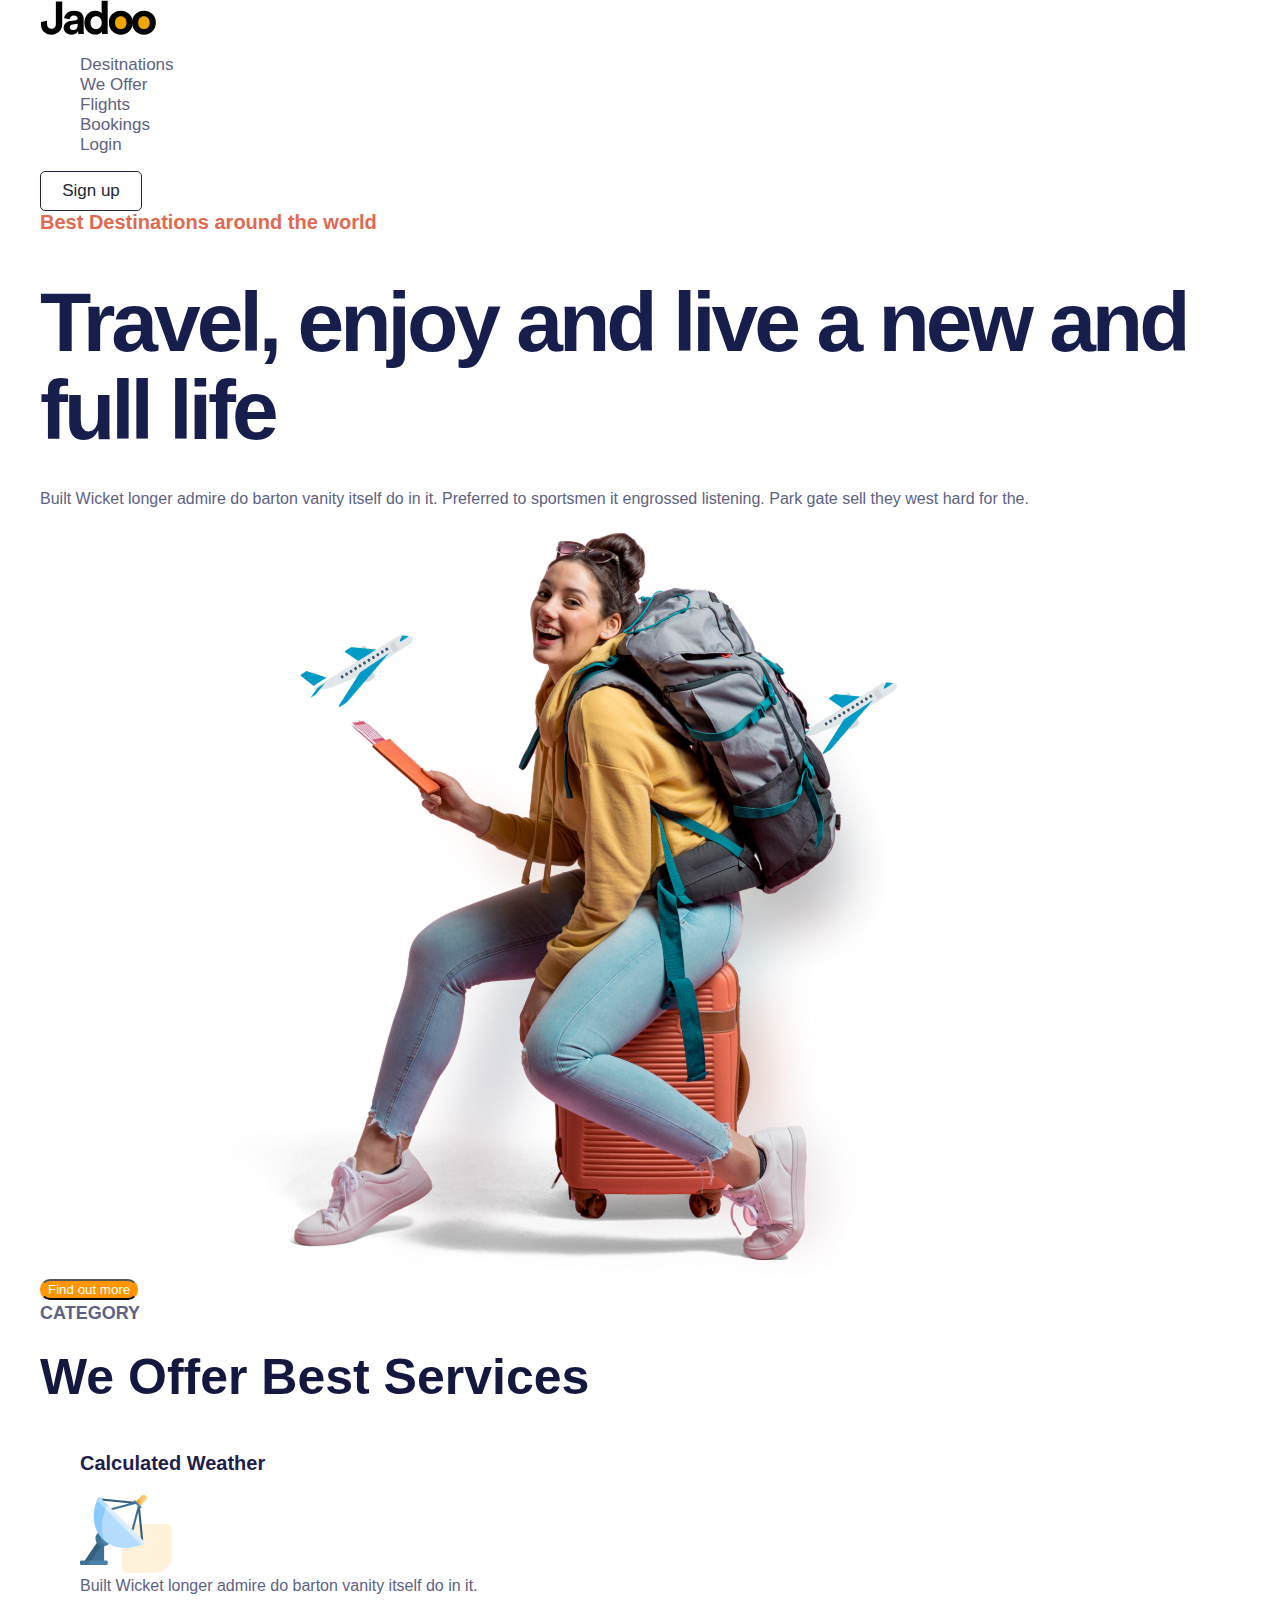
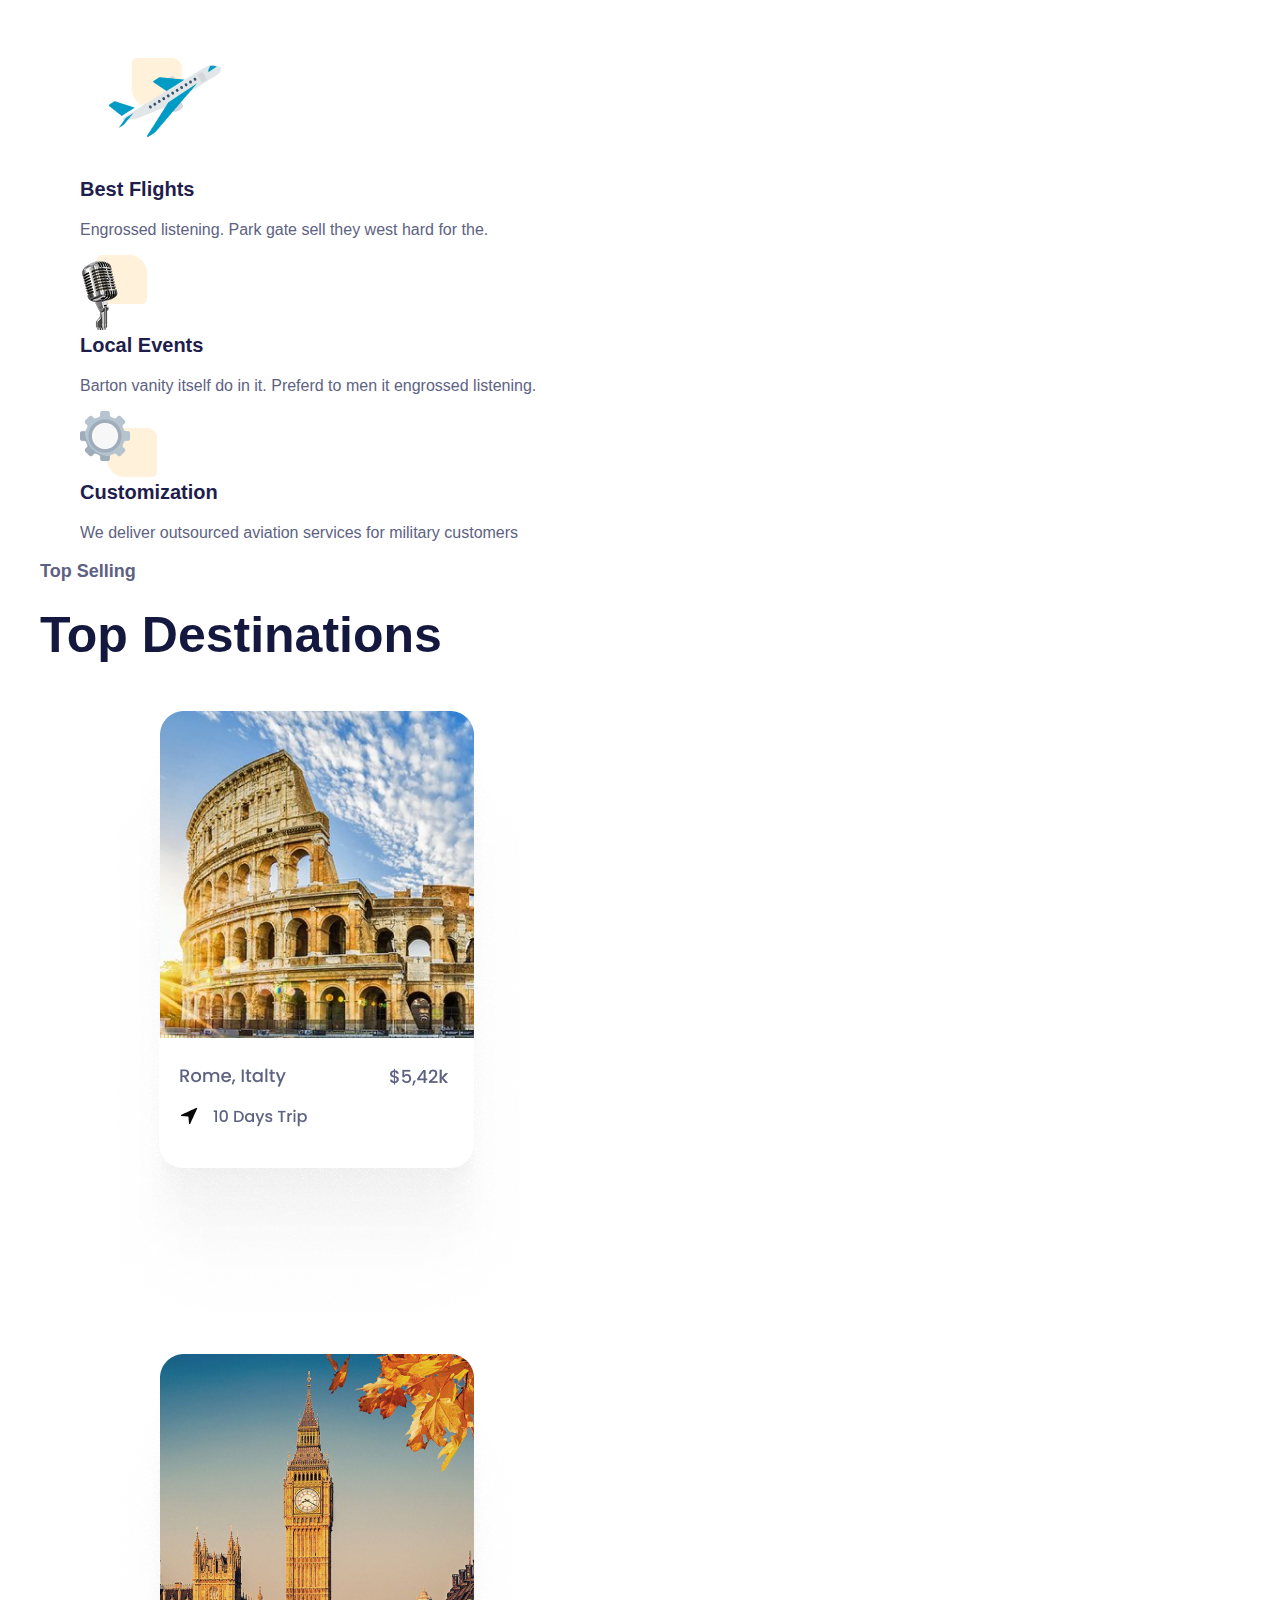
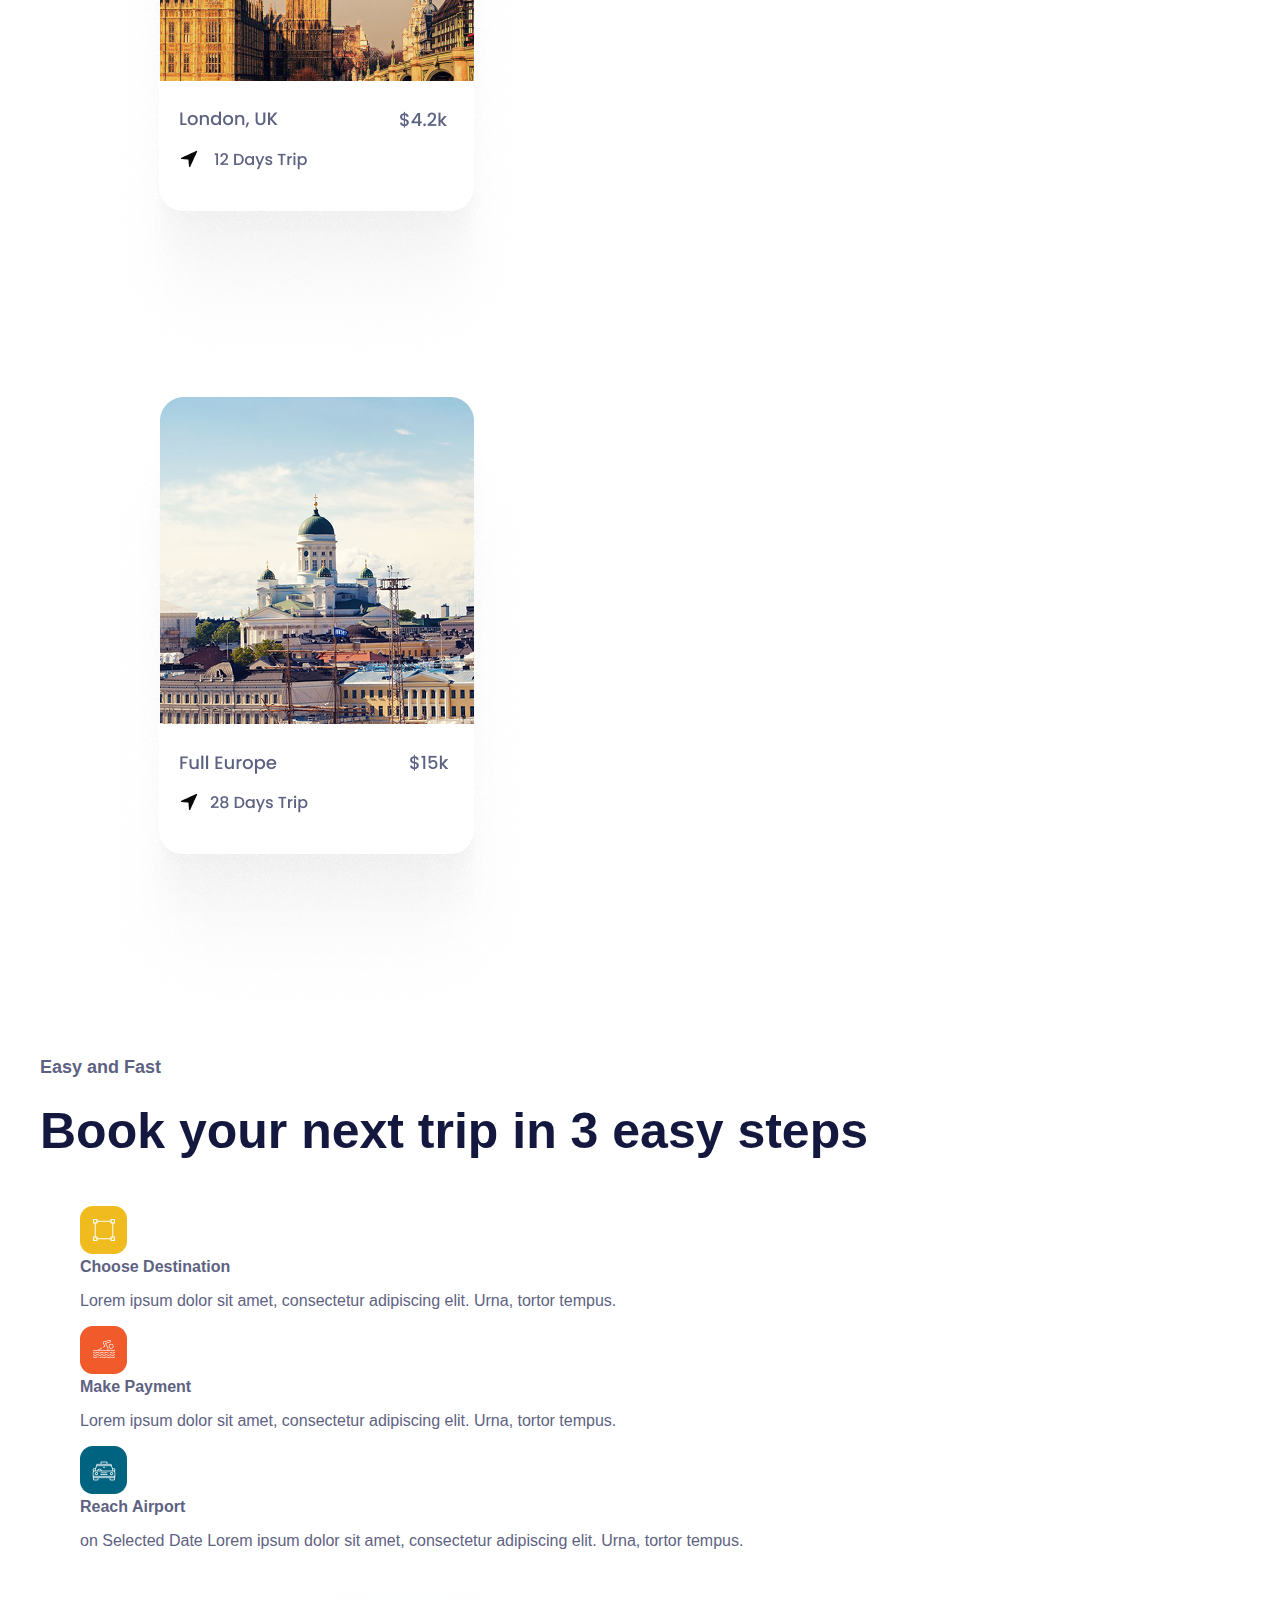
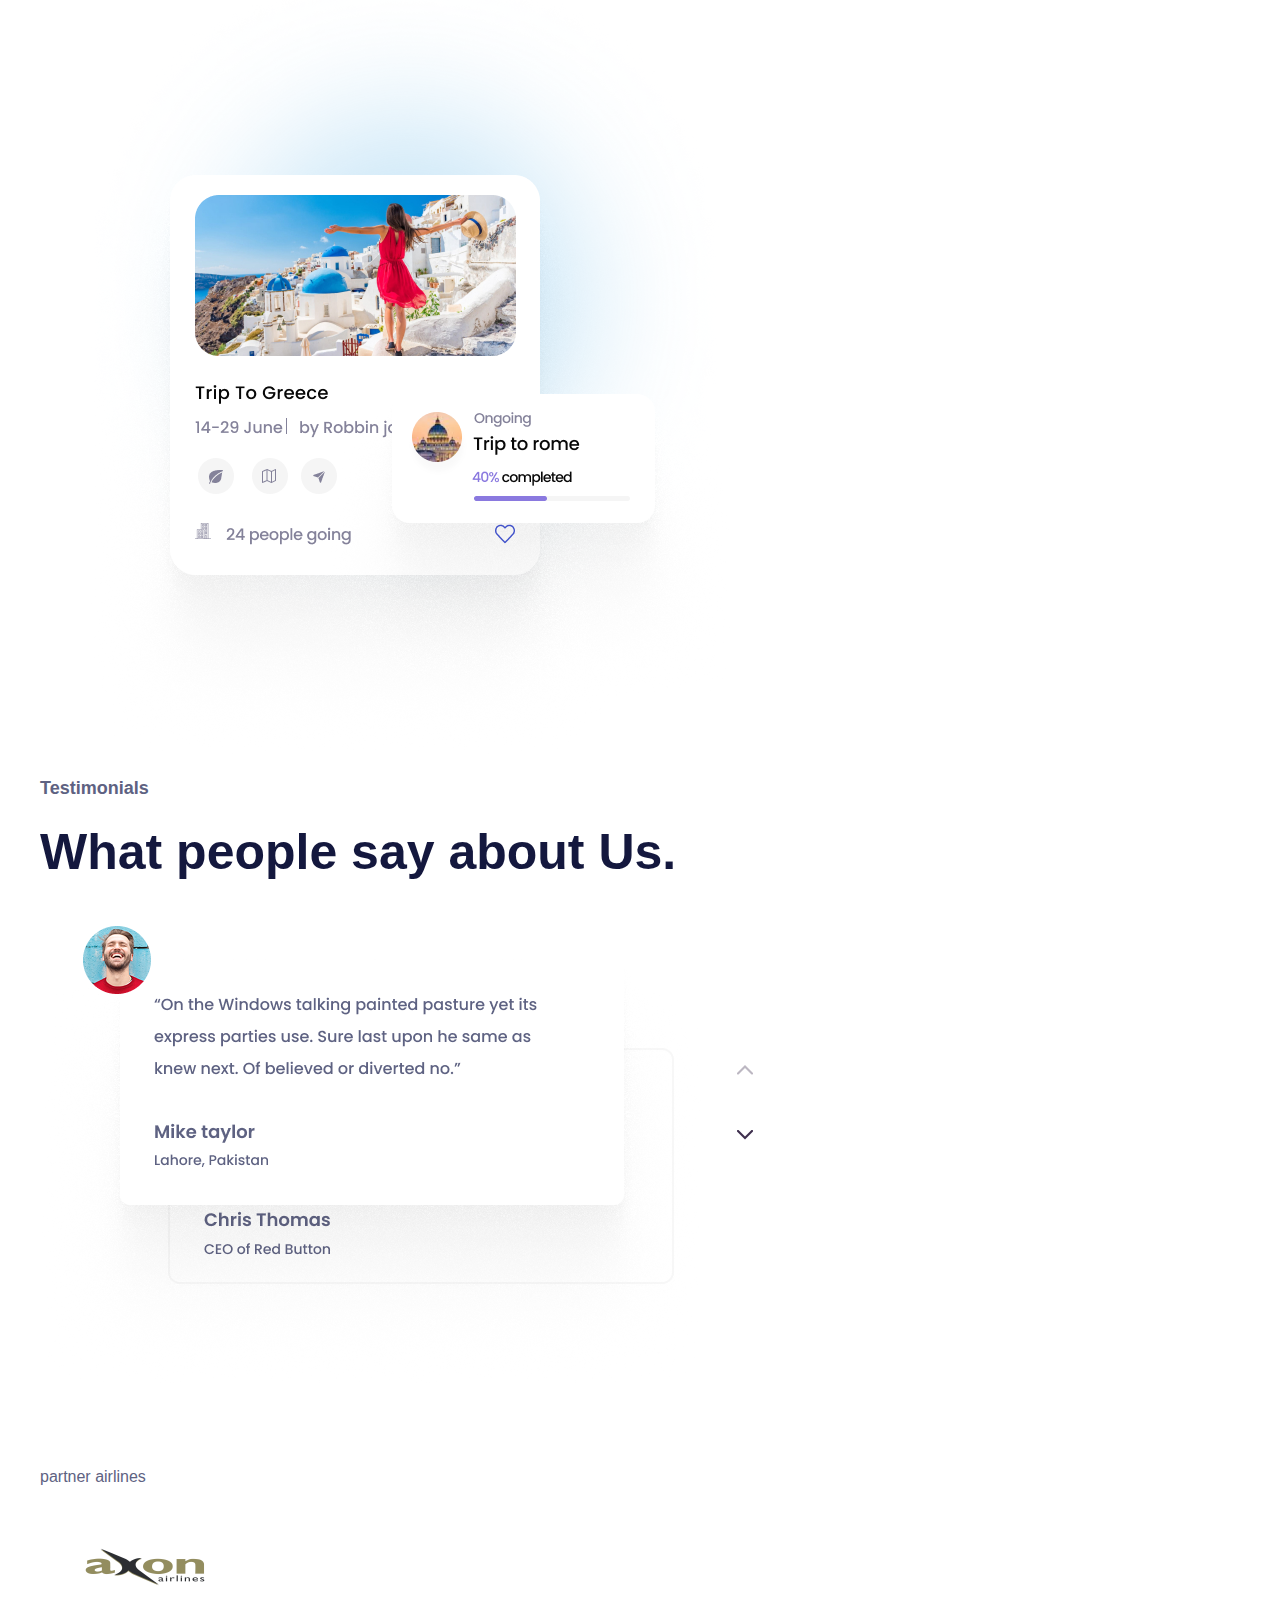
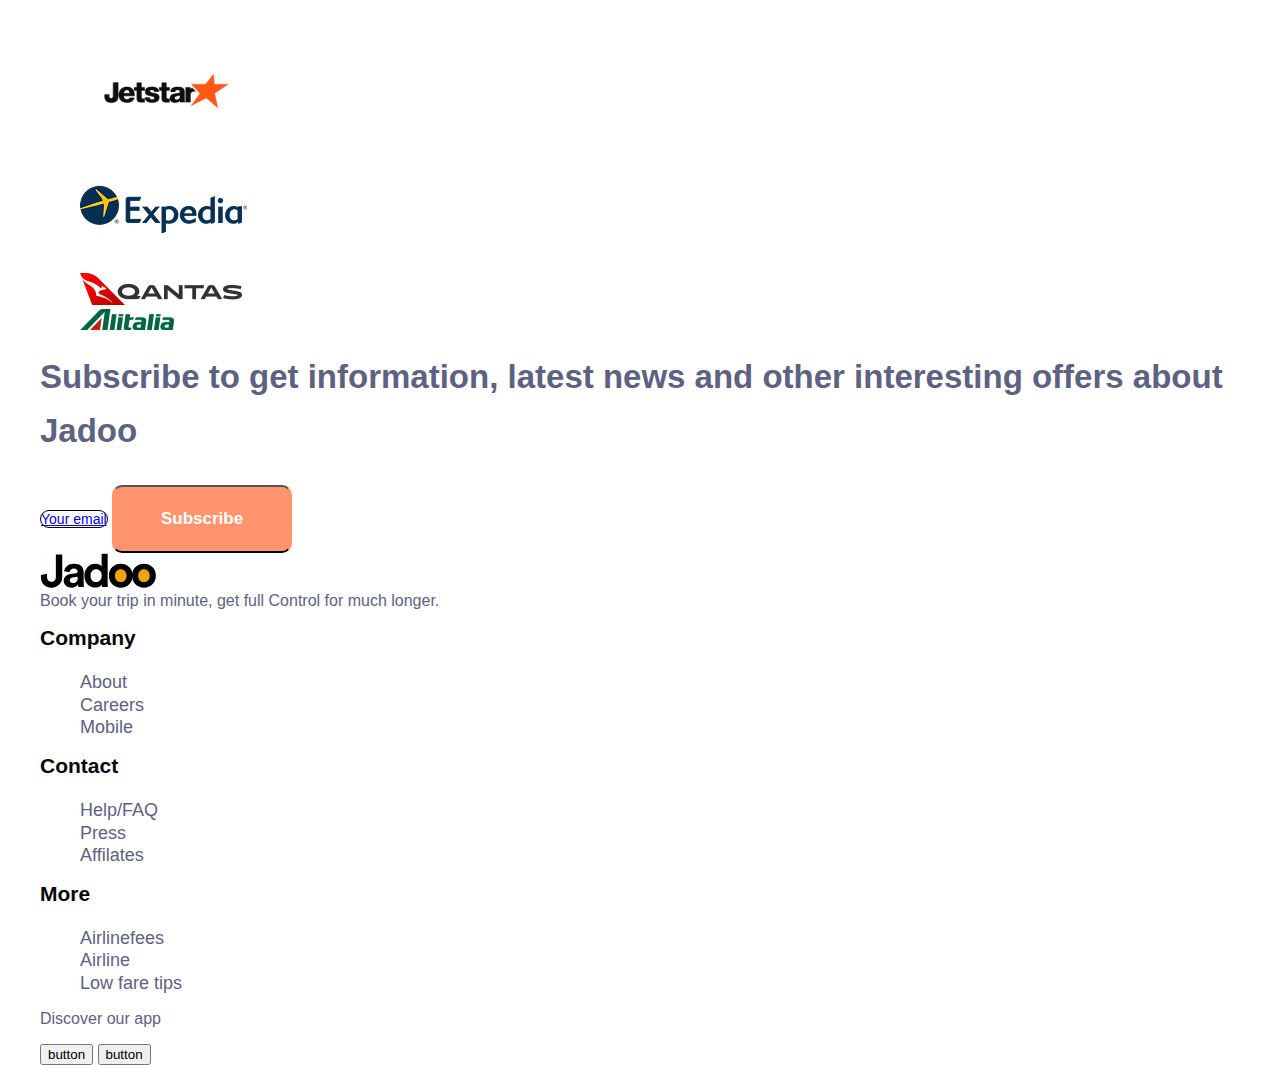
==== index.html @ ec8f480b "Add fronts" ====
<!DOCTYPE html>
<html lang="en">
  <head>
    <meta charset="UTF-8" />
    <meta name="viewport" content="width=device-width, initial-scale=1.0" />
    <title>Travel Agency</title>
    <link rel="stylesheet" href="/css/style.css" />
    <link rel="stylesheet" href="/css/fonts.css">
  </head>
  <body>
    <header>
    <div class="container">
      <nav>
        <a href="/Travel-Agency.html">
          <img src="./images/Logo.svg" alt="Logo" />
        </a>
        <ul>
          <li><a class="link" href="#Desitnations-section">Desitnations</a></li>
          <li><a class="link" href="#category-section">We Offer</a></li>
          <li><a class="link" href="#partner-airlines-section">Flights</a></li>
          <li><a class="link" href="#Booking-section">Bookings</a></li>
          <li><a class="link" href="">Login</a></li>
        </ul>
      </nav>
      <button class="button" type="button">Sign up</button>
    </div>  
    </header>
    <main>
      <section id="hero-section">
        <div class="container">
          <p class="txt-hero-section">Best Destinations around the world</p>
        <h1 class="hero-title">Travel, enjoy and live a new and full life</h1>
        <p class="text-hero-section">
          Built Wicket longer admire do barton vanity itself do in it. Preferred
          to sportsmen it engrossed listening. Park gate sell they west hard for
          the.
        </p>
        <button class="main-button" type="button">Find out more</button>
        <!-- icon video-->
        <img
          src="/images/girl-traveler.jpg"
          alt="uśmiechnęnta Dzievczyna z bilitem w rękach"
        />
        </div>
      </section>
      <section id="category-section">
<div class="container">
          <p class="txt-sections">CATEGORY</p>
        <h2 class="sections-title">We Offer Best Services</h2>
        <div class="categorys-section">
          <ul>
          <li>
            <h3>Calculated Weather</h3>
            <img src="./images/icon-1.png" alt="satellite dish" />
            <p class="category-text">Built Wicket longer admire do barton vanity itself do in it.</p>
          </li>
          <li>
            <img src="./images/icon-2.png" alt="the plane" />
            <h3>Best Flights</h3>
            <p class="category-text">Engrossed listening. Park gate sell they west hard for the.</p>
          </li>
          <li>
            <img src="./images/icon-3.png" alt="microphone" />
            <h3>Local Events</h3>
            <p class="category-text">
              Barton vanity itself do in it. Preferd to men it engrossed
              listening.
            </p>
          </li>
          <li>
            <img src="./images/icon-4.png" alt="gear" />
            <h3>Customization</h3>
            <p class="category-text">
              We deliver outsourced aviation services for military customers
            </p>
          </li>
        </ul>
        </div>
</div>
      </section>
      <section id="Desitnations-section">
       <div class="container">
         <p class="txt-sections">Top Selling</p>
        <h2 class="sections-title">Top Destinations</h2>
        <ul>
          <li>
            <img src="./images/Rome.jpg" alt="Rome" />
          </li>
          <li>
            <img src="./images/London.png" alt="London" />
          </li>
          <li>
            <img src="./images/Full_Europe.png" alt="Europe" />
          </li>
        </ul>
       </div>
      </section>
      <section id="Booking-section">
       <div class="container">
         <p class="txt-sections">Easy and Fast</p>
        <h2 class="sections-title">Book your next trip in 3 easy steps</h2>
        <ul>
          <li>
            <img src="/images/icon-5.png" alt="жовтий квадрат" />
            <p class="booking-text">Choose Destination</p>
            <p class="booking-txt">
               Lorem ipsum dolor sit amet,
              consectetur adipiscing elit. Urna, tortor tempus.
            </p>
          </li>
          <li>
            <img src="/images/icon-6.png" alt="" />
            <p class="booking-text">Make Payment</p> 
            <p class="booking-txt">
              Lorem ipsum dolor sit amet, consectetur
              adipiscing elit. Urna, tortor tempus.
            </p>
          </li>
          <li>
            <img src="/images/icon-7.png" alt="" />
            <p class="booking-text">Reach Airport</p>
            <p class="booking-txt">
              on Selected Date Lorem ipsum dolor sit
              amet, consectetur adipiscing elit. Urna, tortor tempus.
            </p>
            <img src="/images/Greece.png" alt="" />
          </li>
        </ul>
       </div>
      </section>
      <section id="Testimonials-section">
        <div class="container">
          <p class="txt-sections">Testimonials</p>
        <h2 class="sections-title">What people say about Us.</h2>
        <img src="./images/people-say.png" alt="human response" />
        </div>
      </section>
      <section id="partner-airlines">
        <div class="container"
        <h2>partner airlines</h2>
        <!--zachować nazwę-->
        <ul>
          <li><img src="./images/axon.png" alt="logo axon" /></li>
          <li><img src="./images/jetstar.png" alt="logo jetsrar" /></li>
          <li><img src="./images/expedia.png" alt="logo expedia" /></li>
          <li><img src="/images/qantas.png" alt="logo qantas" /></li>
          <li><img src="/images/alitalia.png" alt="logo alitalia" /></li>
        </ul>
        </div>
      </section>
      <section id="newsletter-section">
     <div class="container">
         <h2 class="newsler-title">
          Subscribe to get information, latest news and other interesting offers
          about Jadoo
        </h2>
        <a class="newsltter-frame" href="#">Your email</a>
        <button class="newsletter-button" type="button">Subscribe</button>
     </div>
      </section>
    </main>
    <footer>
     <div class="container">
       <nav>
        <a href="/Travel-Agency.html">
          <img src="./images/Logo.svg" alt="Logo" />
        </a>
      </nav>
      <p>Book your trip in minute, get full Control for much longer.</p>
      <section id="footer-company-section">
        <h3 class="footer-title">Company</h3>
        <ul>
          <li><a class="footer-link link" href="#">About</a></li>
          <li><a class="footer-link link" href="#">Careers</a></li>
          <li><a class="footer-link link" href="#">Mobile</a></li>
        </ul>
      </section>
      <section id="footer-contact-section">
        <h3 class="footer-title">Contact</h3>
        <ul>
          <li><a class="footer-link link" href="#">Help/FAQ</a></li>
          <li><a class="footer-link link" href="#">Press</a></li>
          <li><a class="footer-link link" href="#">Affilates</a></li>
        </ul>
      </section>
      <section id="footer-more-section">
        <h3 class="footer-title">More</h3>
      </section>
      <ul>
        <li><a class="footer-link link" href="#">Airlinefees</a></li>
        <li><a class="footer-link link" href="#">Airline</a></li>
        <li><a class="footer-link link" href="#">Low fare tips</a></li>
      </ul>
      <nav id="footer-social-section">
        <a href="#"><!-- logo facebook--> </a>
        <a href="#"><!-- logo instagram--> </a>
        <a href="#"><!-- logo twitter--> </a>
        <p>Discover our app</p>
        <button type="button">button</button>
        <button type="button">button</button>
      </nav>
     </div>
    </footer>
  </body>
</html>
---- css/style.css ----
/* root */
:root {
  --color-title-dark-blue: #14183e;
  --color-title-blue: #1e1d4c;
  --color-hero-title: #181e4b;
  --color-button-yellow: #ff9500;
  --color-button-white: #ffffff;
  --color-button-yellow-secondary: #ff946d;
  --color-primary-gray: #212832;
  --color-secondary-gray: #5e6282;
  --color-newsletter-txt: #39425d;
  --color-footer-dark: #080809;
}

/* Base */

* {
  box-sizing: border-box;
}

body {
  color: var(--color-secondary-gray);
  font-size: 16px;
  font-family: 'Poppins', sans-serif;
  font-weight: 500;
  margin: 0;
}

.sections-title {
  font-size: 50px;
  font-weight: 700;
  color: var(--color-title-dark-blue);
  line-height: 130%; /* 65/50 */
  font-family: 'Volkhov', sans-serif;
}

.txt-sections {
  font-size: 18px;
  line-height: 150%; /* 27/18 */
  font-weight: 600;
}
h1,
h2,
h3,
h4,
h5,
h6,
p {
  margin-top: 0;
}

h3 {
  color: var(--color-title-blue);
  font-size: 20px;
  font-weight: 600;
  font-family: 'Open Sans', sans-serif;
}

ul {
  list-style-type: none;
}

.link {
  text-decoration: none;
  color: var(--color-primery-gray);
  font-size: 17px;
  font-weight: 500;
  line-height: normal;
  letter-spacing: 0;
  cursor: pointer;
  font-family: 'Open Sans', sans-serif;
}

.container {
  max-width: 1248px;
  width: 100%;
  margin: 0 auto;
  padding: 0 24px;
}

/* Button */

.button {
  background-color: transparent;
  color: var(--color-primary-gray);
  border-radius: 5px;
  border: 1px solid var(--color-primary-gray);
  cursor: pointer;
  width: 102px;
  height: 40px;
  font-weight: 500;
  font-size: 17px;
  font-family: 'Open Sans', sans-serif;
}
/* Hero section */

.txt-hero-section {
  color: #df6951;
  font-size: 20px;
  font-weight: 700;
}

.hero-title {
  color: var(--color-hero-title);
  font-weight: 700;
  font-size: 84px;
  line-height: 105.952381%; /* 89/84 */
  letter-spacing: -4px;
  font-family: 'Volkhov', sans-serif;
  letter-spacing: -4px;
  padding: 24px 0 30px;
  margin-bottom:  0;
}

.text-hero-section {
  line-height: 187.5%; /* 30/16 */
}
.main-button {
  background-color: var(--color-button-yellow);
  border-radius: 10px;
  color: var(--color-button-white);
  cursor: pointer;
  border-inline: var(--color-button-yellow) solid 2px;
}

.main-button:hover {
  color: var(--color-button-yellow);
  background-color: var(--color-button-white);
}

/* Category section */

.category-text {
  font-family: 'Open Sans', sans-serif;
}

/* Booking section */

.booking-txt {
  font-weight: 400;
}
.booking-text {
  font-weight: 700;
}

/* Newsller section */

.newsler-title {
  font-size: 33px;
  font-weight: 600;
  line-height: 163.636364%; /* 54/33 */
}

.newsletter-button {
  color: var(--color-button-white);
  background-color: var(--color-button-yellow-secondary);
  border-radius: 10px;
  border-inline: var(--color-button-yellow-secondary) solid 2px;
  cursor: pointer;
  width: 180px;
  height: 68px;
  font-weight: 600;
  font-size: 17px;
}

.newsletter-button:hover {
  color: var(--color-button-yellow-secondary);
  background-color: var(--color-button-white);
}
.newsltter-frame {
  width: 421px;
  height: 68px;
  border-radius: 10px;
  border: 1px solid #000;
  font-size: 14px;
  font-weight: 400;
  line-height: 121.428571%; /* 17/14 */
}
/* Footer */

.footer-link {
  font-size: 18px;
  font-weight: 500;
  line-height: 124.5%;
  color: var(--color-secondary-gray);
}
.footer-title {
  font-size: 21px;
  font-weight: 700;
  color: var(--color-footer-dark);
}
---- css/fonts.css ----
/* roboto-regular - latin */
@font-face {
  font-display: swap;
  font-family: 'Roboto';
  font-style: normal;
  font-weight: 400;
  src: url('../fonts/roboto-v47-latin-regular.woff2') format('woff2');
}
/* poppins-regular - latin */
@font-face {
  font-display: swap;
  font-family: 'Poppins';
  font-style: normal;
  font-weight: 400;
  src: url('../fonts/poppins-v22-latin-regular.woff2') format('woff2');
}
/* poppins-500 - latin */
@font-face {
  font-display: swap;
  font-family: 'Poppins';
  font-style: normal;
  font-weight: 500;
  src: url('../fonts/poppins-v22-latin-500.woff2') format('woff2');
}
/* poppins-600 - latin */
@font-face {
  font-display: swap;
  font-family: 'Poppins';
  font-style: normal;
  font-weight: 600;
  src: url('../fonts/poppins-v22-latin-600.woff2') format('woff2');
}
/* poppins-700 - latin */
@font-face {
  font-display: swap;
  font-family: 'Poppins';
  font-style: normal;
  font-weight: 700;
  src: url('../fonts/poppins-v22-latin-700.woff2') format('woff2');
}
/* volkhov-regular - latin */
@font-face {
  font-display: swap; 
  font-family: 'Volkhov';
  font-style: normal;
  font-weight: 400;
  src: url('../fonts/volkhov-v17-latin-regular.woff2') format('woff2'); 
}
/* volkhov-700 - latin */
@font-face {
  font-display: swap; 
  font-family: 'Volkhov';
  font-style: normal;
  font-weight: 700;
  src: url('../fonts/volkhov-v17-latin-700.woff2') format('woff2'); 
}

/* plus-jakarta-sans-regular - latin */
@font-face {
  font-display: swap; 
  font-family: 'Plus Jakarta Sans';
  font-style: normal;
  font-weight: 400;
  src: url('../fonts/plus-jakarta-sans-v8-latin-regular.woff2') format('woff2'); 
}
/* plus-jakarta-sans-500 - latin */
@font-face {
  font-display: swap; 
  font-family: 'Plus Jakarta Sans';
  font-style: normal;
  font-weight: 500;
  src: url('../fonts/plus-jakarta-sans-v8-latin-500.woff2') format('woff2'); 
}
/* plus-jakarta-sans-800 - latin */
@font-face {
  font-display: swap; 
  font-family: 'Plus Jakarta Sans';
  font-style: normal;
  font-weight: 800;
  src: url('../fonts/plus-jakarta-sans-v8-latin-800.woff2') format('woff2'); 
}
/* montserrat-regular - latin */
@font-face {
  font-display: swap; 
  font-family: 'Montserrat';
  font-style: normal;
  font-weight: 400;
  src: url('../fonts/montserrat-v29-latin-regular.woff2') format('woff2'); 
}
/* open-sans-regular - latin */
@font-face {
  font-display: swap; 
  font-family: 'Open Sans';
  font-style: normal;
  font-weight: 400;
  src: url('../fonts/open-sans-v40-latin-regular.woff2') format('woff2'); 
}
/* open-sans-600 - latin */
@font-face {
  font-display: swap; 
  font-family: 'Open Sans';
  font-style: normal;
  font-weight: 600;
  src: url('../fonts/open-sans-v40-latin-600.woff2') format('woff2'); 
}
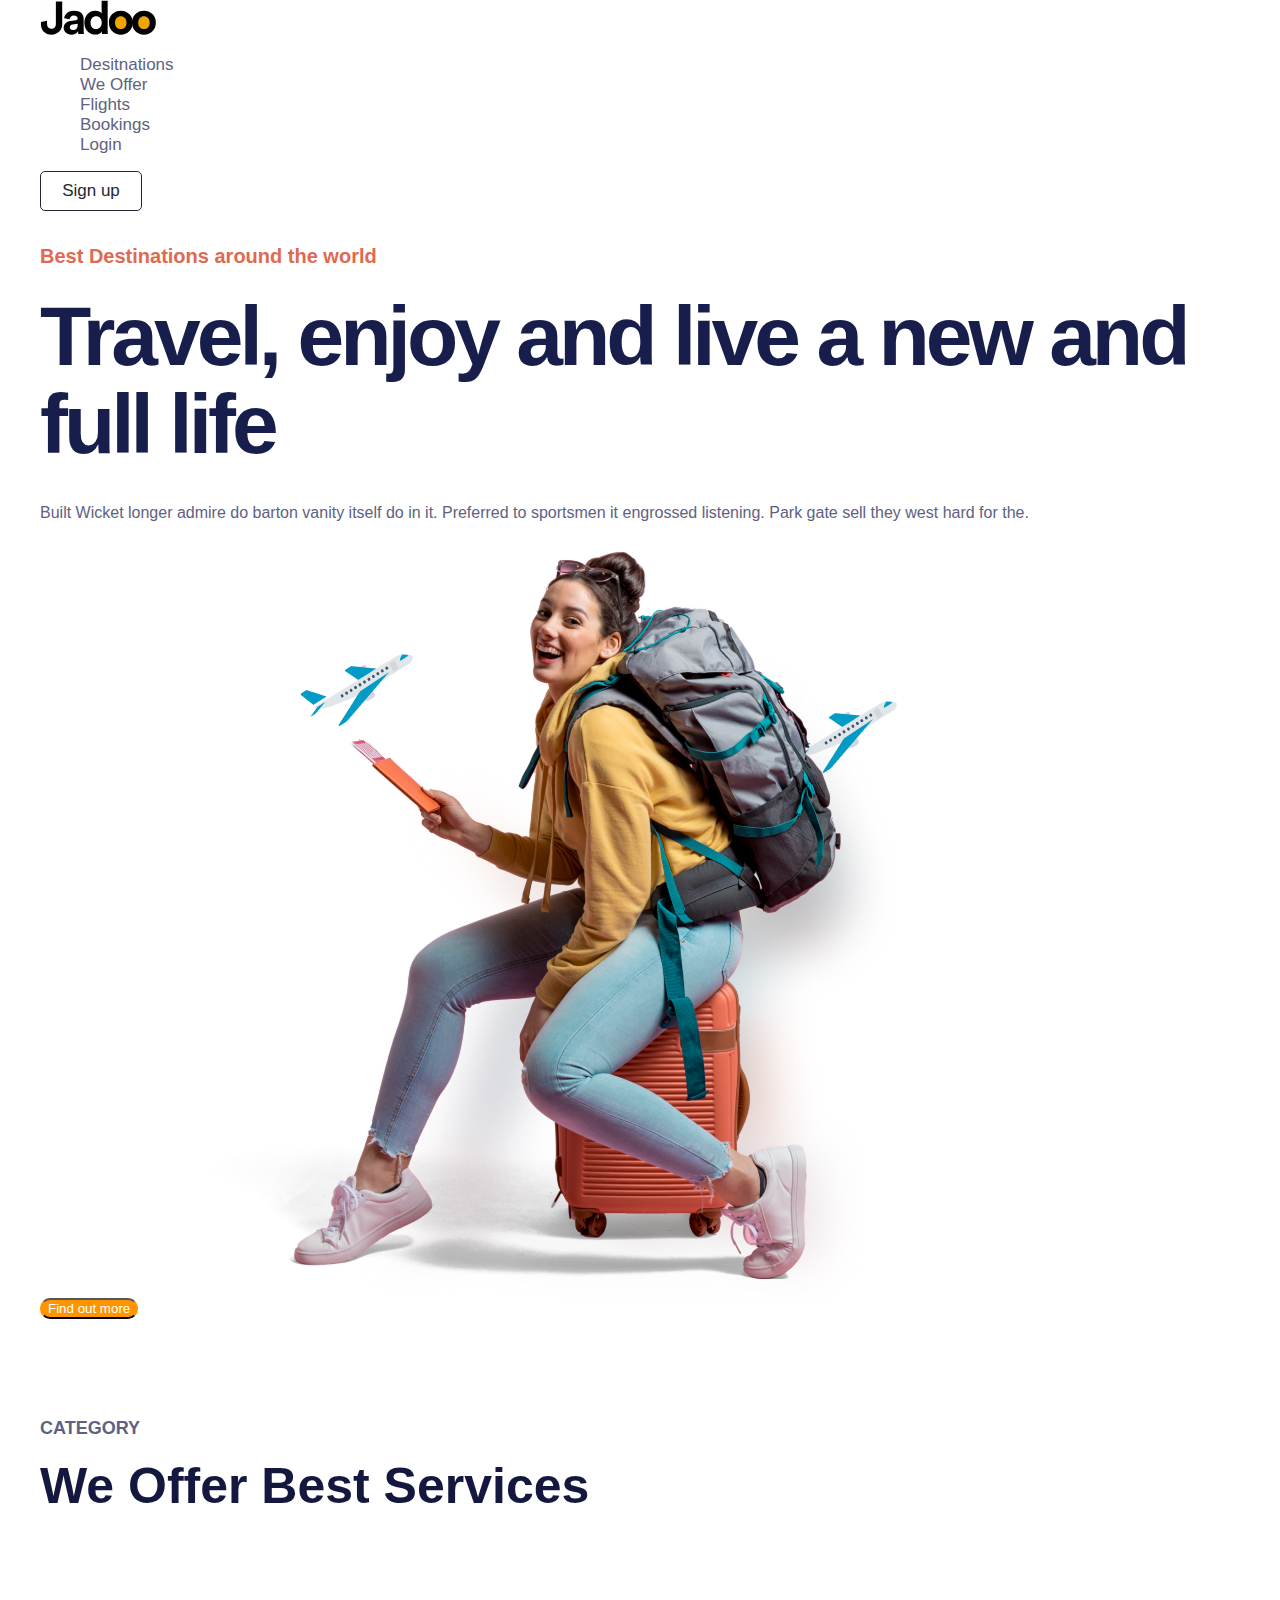
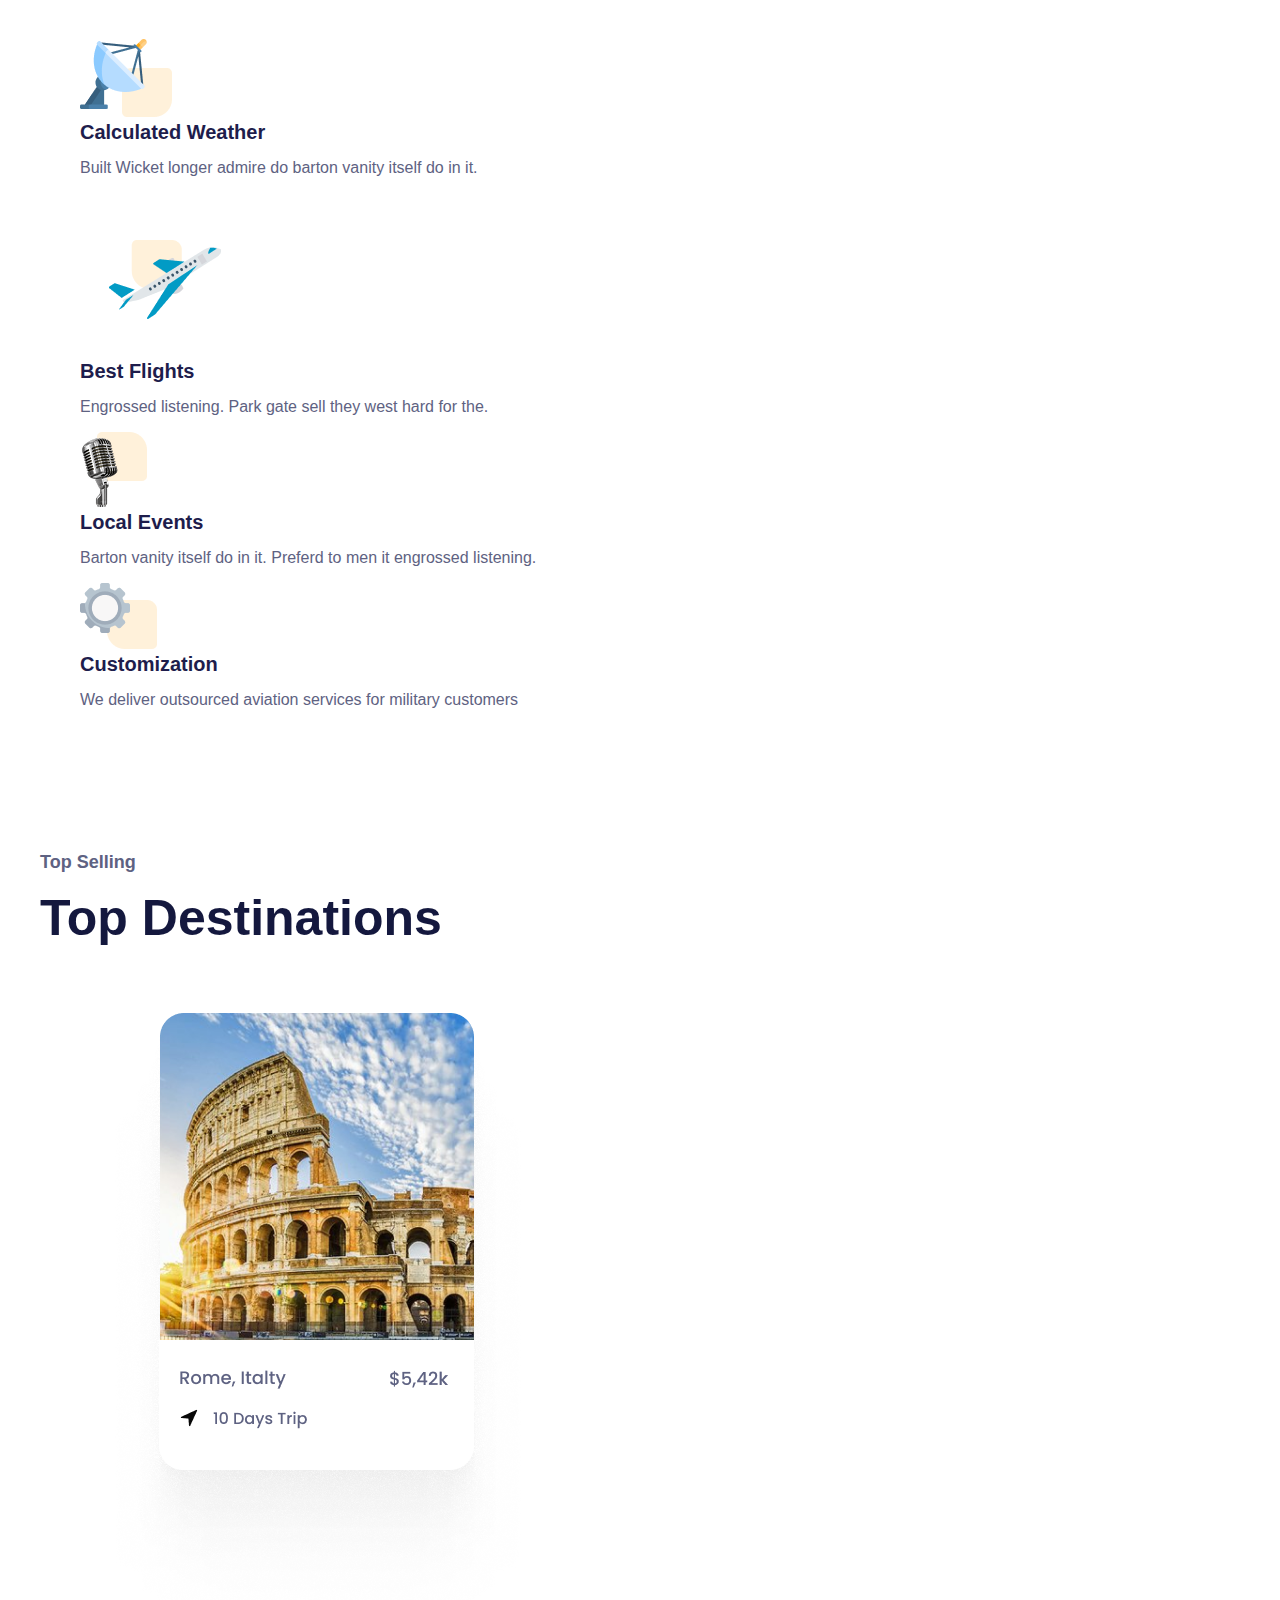
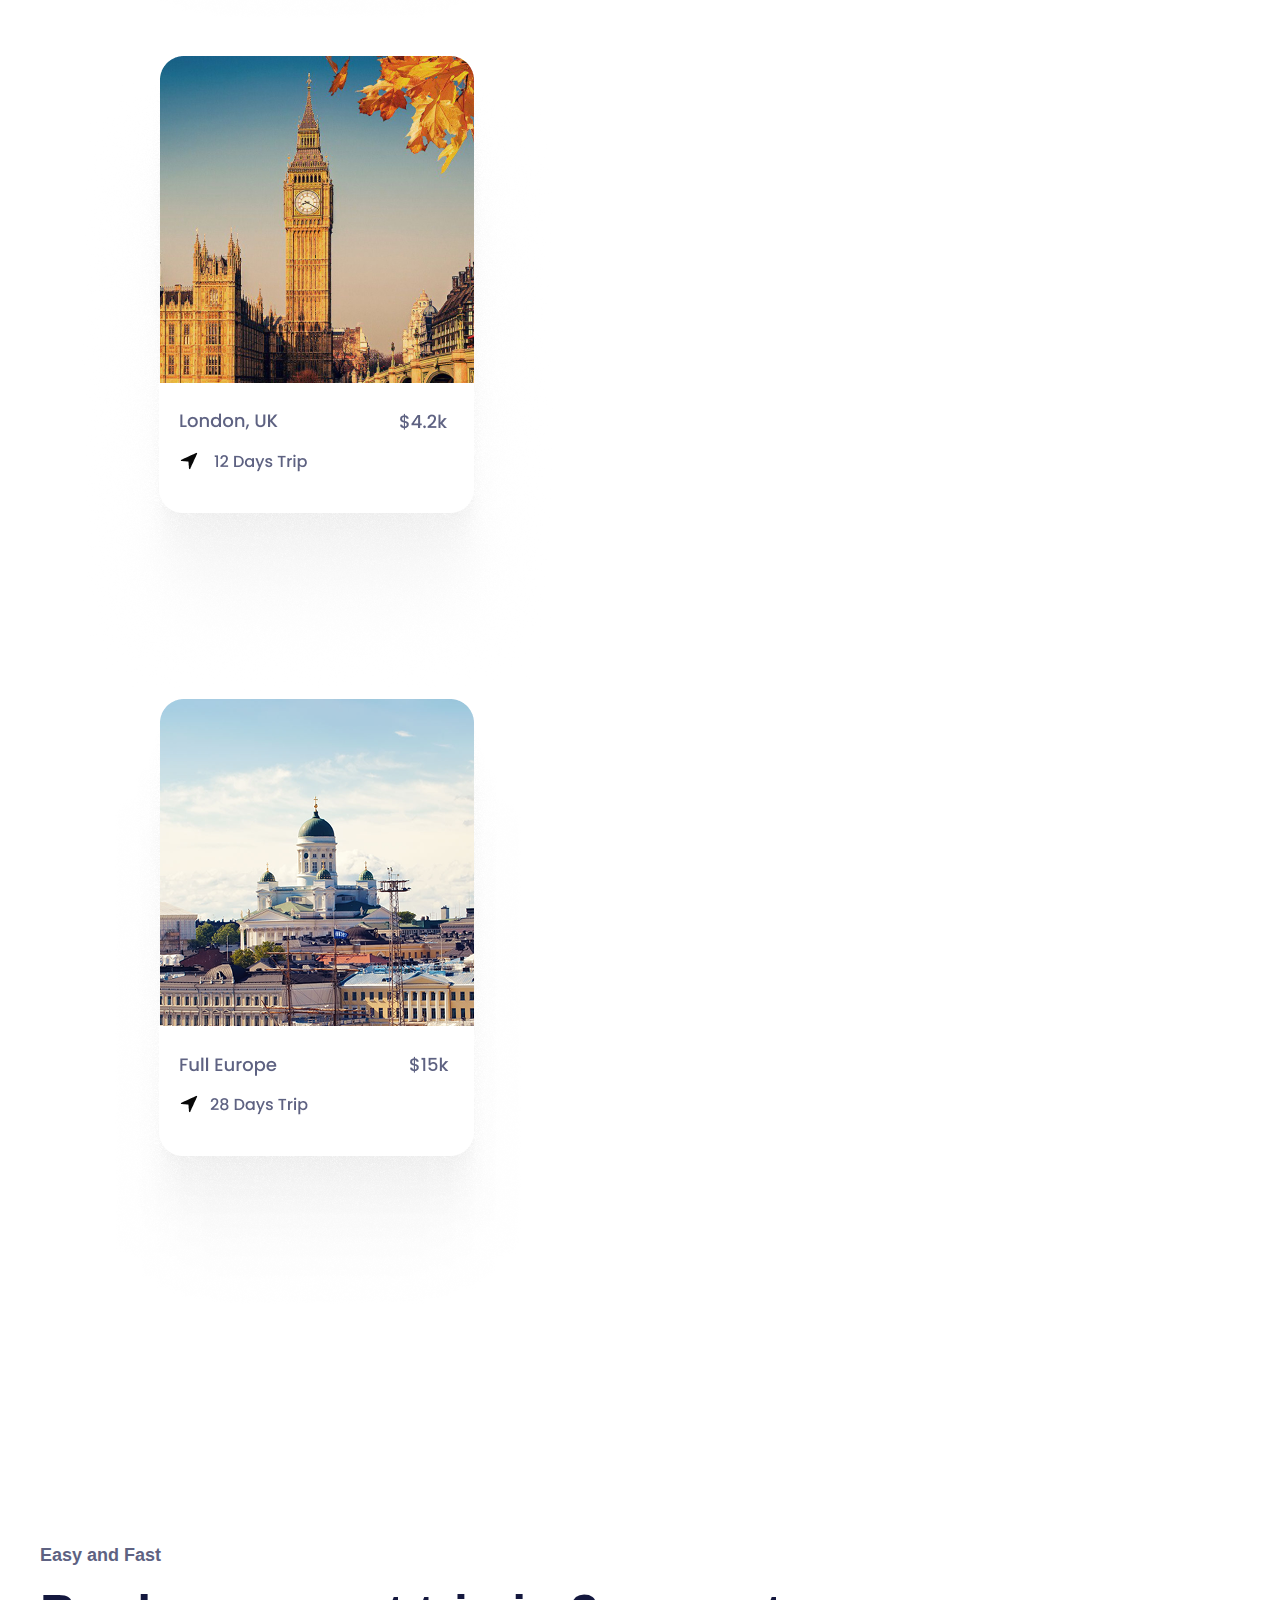
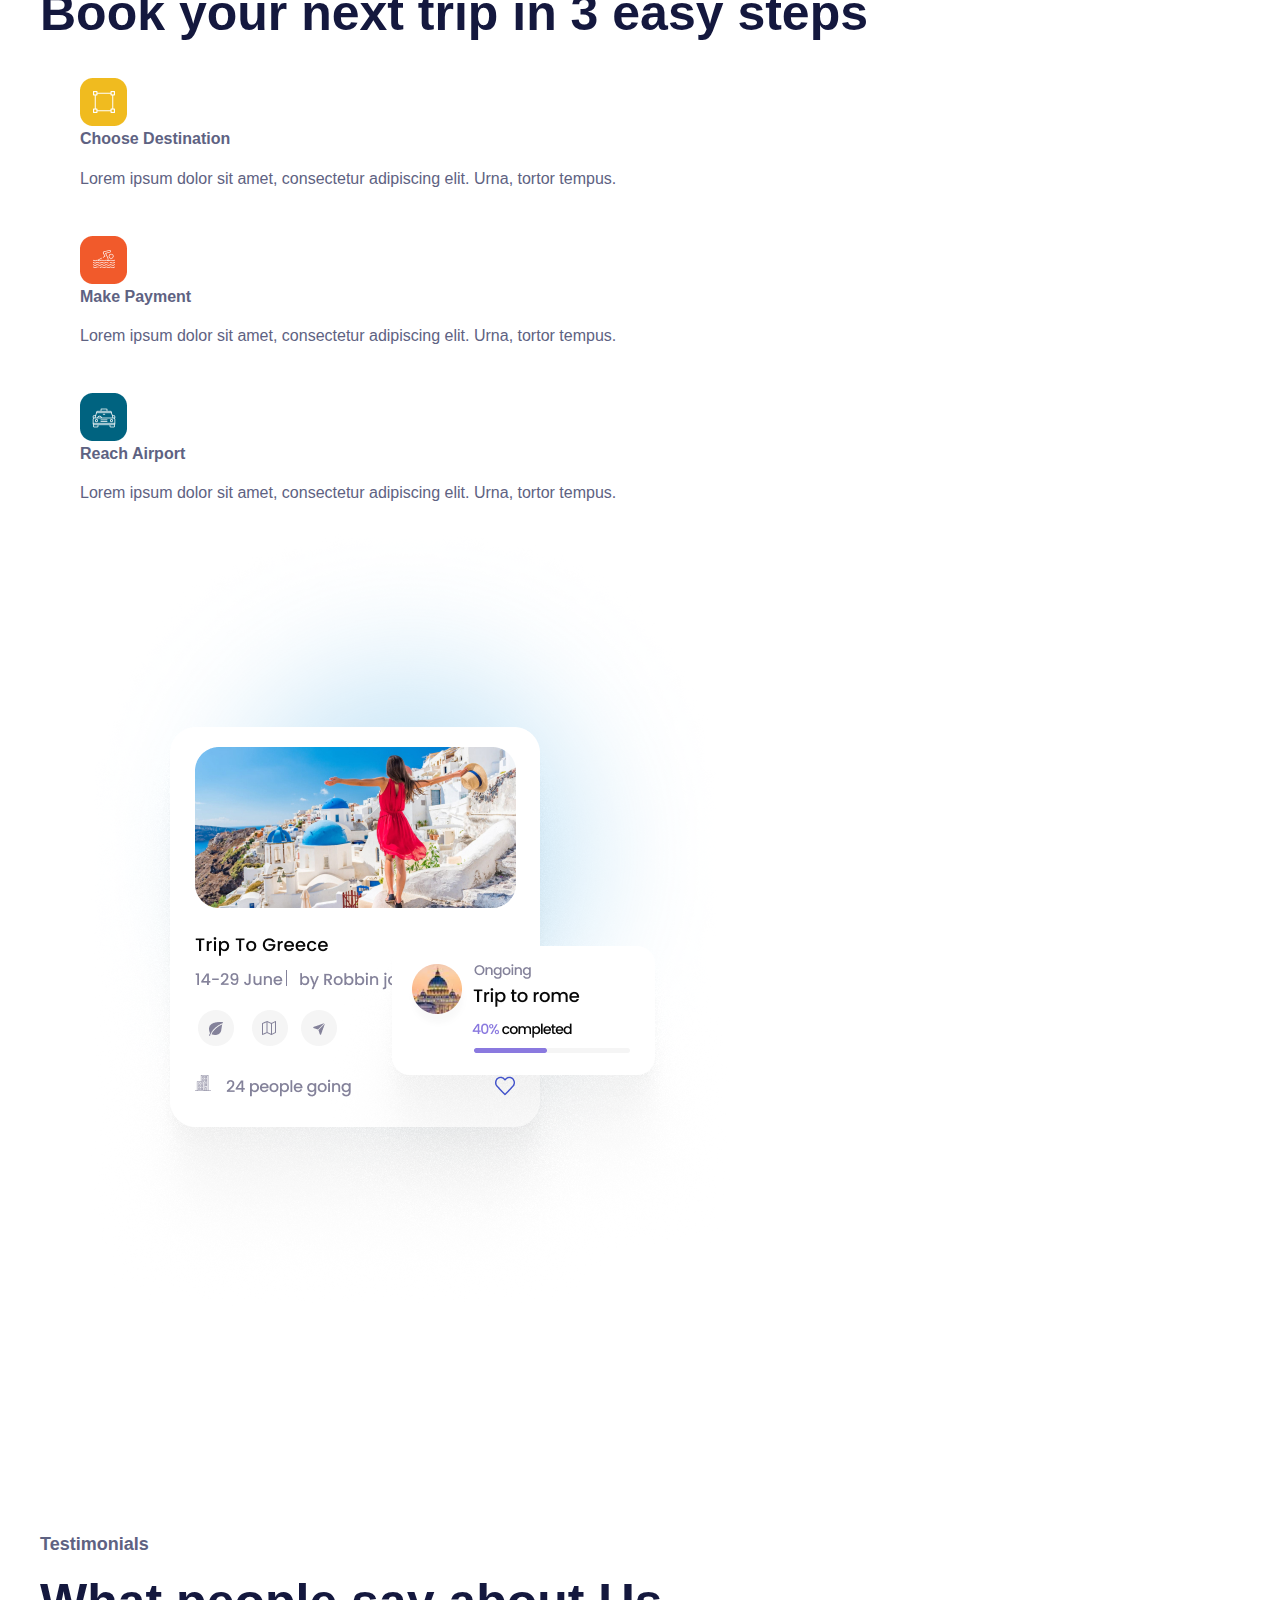
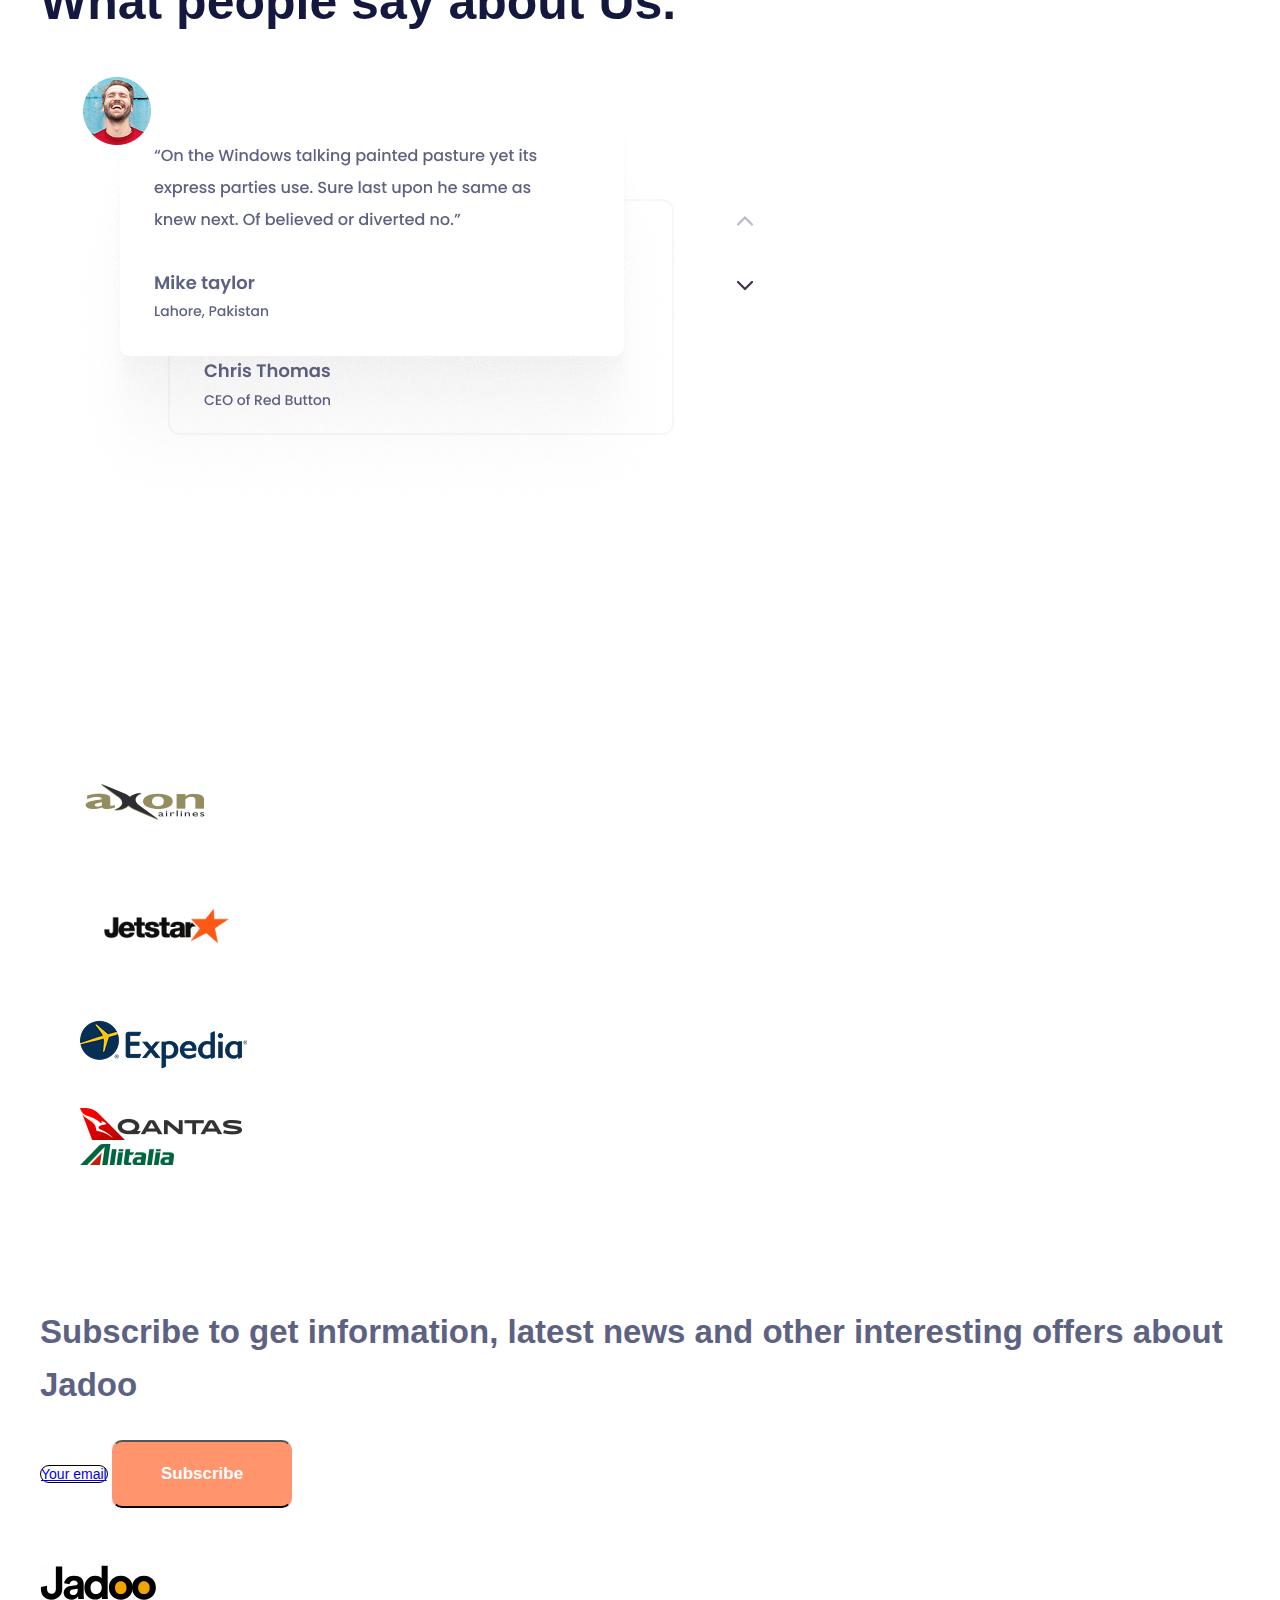
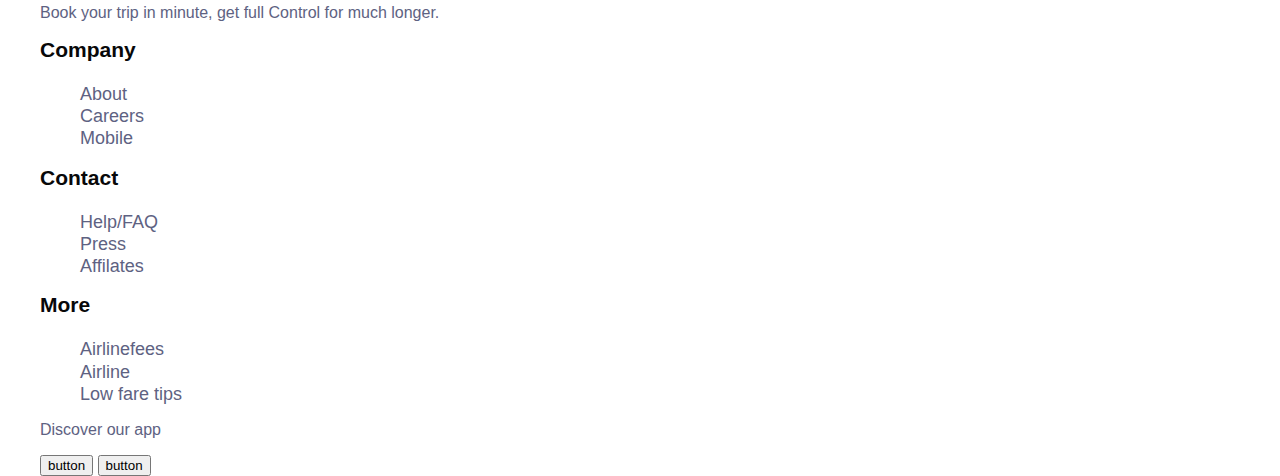
==== commit 616f115f: "add paddings and margins" ====
--- a/index.html
+++ b/index.html
@@ -5,201 +5,210 @@
     <meta name="viewport" content="width=device-width, initial-scale=1.0" />
     <title>Travel Agency</title>
     <link rel="stylesheet" href="/css/style.css" />
-    <link rel="stylesheet" href="/css/fonts.css">
+    <link rel="stylesheet" href="/css/fonts.css" />
   </head>
   <body>
     <header>
-    <div class="container">
-      <nav>
-        <a href="/Travel-Agency.html">
-          <img src="./images/Logo.svg" alt="Logo" />
-        </a>
-        <ul>
-          <li><a class="link" href="#Desitnations-section">Desitnations</a></li>
-          <li><a class="link" href="#category-section">We Offer</a></li>
-          <li><a class="link" href="#partner-airlines-section">Flights</a></li>
-          <li><a class="link" href="#Booking-section">Bookings</a></li>
-          <li><a class="link" href="">Login</a></li>
-        </ul>
-      </nav>
-      <button class="button" type="button">Sign up</button>
-    </div>  
+      <div class="container">
+        <nav>
+          <a href="/Travel-Agency.html">
+            <img src="./images/Logo.svg" alt="Logo" />
+          </a>
+          <ul>
+            <li>
+              <a class="link" href="#Desitnations-section">Desitnations</a>
+            </li>
+            <li><a class="link" href="#category-section">We Offer</a></li>
+            <li>
+              <a class="link" href="#partner-airlines-section">Flights</a>
+            </li>
+            <li><a class="link" href="#Booking-section">Bookings</a></li>
+            <li><a class="link" href="">Login</a></li>
+          </ul>
+        </nav>
+        <button class="button" type="button">Sign up</button>
+      </div>
     </header>
     <main>
-      <section id="hero-section">
+      <section class="hero-section" id="hero-section">
         <div class="container">
           <p class="txt-hero-section">Best Destinations around the world</p>
-        <h1 class="hero-title">Travel, enjoy and live a new and full life</h1>
-        <p class="text-hero-section">
-          Built Wicket longer admire do barton vanity itself do in it. Preferred
-          to sportsmen it engrossed listening. Park gate sell they west hard for
-          the.
-        </p>
-        <button class="main-button" type="button">Find out more</button>
-        <!-- icon video-->
-        <img
-          src="/images/girl-traveler.jpg"
-          alt="uśmiechnęnta Dzievczyna z bilitem w rękach"
-        />
-        </div>
-      </section>
-      <section id="category-section">
-<div class="container">
+          <h1 class="hero-title">Travel, enjoy and live a new and full life</h1>
+          <p class="text-hero-section">
+            Built Wicket longer admire do barton vanity itself do in it.
+            Preferred to sportsmen it engrossed listening. Park gate sell they
+            west hard for the.
+          </p>
+          <button class="main-button" type="button">Find out more</button>
+          <!-- icon video-->
+          <img
+            src="/images/girl-traveler.jpg"
+            alt="uśmiechnęnta Dzievczyna z bilitem w rękach"
+          />
+        </div>
+      </section>
+      <section class="category-section" id="category-section">
+        <div class="container">
           <p class="txt-sections">CATEGORY</p>
-        <h2 class="sections-title">We Offer Best Services</h2>
-        <div class="categorys-section">
-          <ul>
-          <li>
-            <h3>Calculated Weather</h3>
-            <img src="./images/icon-1.png" alt="satellite dish" />
-            <p class="category-text">Built Wicket longer admire do barton vanity itself do in it.</p>
-          </li>
-          <li>
-            <img src="./images/icon-2.png" alt="the plane" />
-            <h3>Best Flights</h3>
-            <p class="category-text">Engrossed listening. Park gate sell they west hard for the.</p>
-          </li>
-          <li>
-            <img src="./images/icon-3.png" alt="microphone" />
-            <h3>Local Events</h3>
-            <p class="category-text">
-              Barton vanity itself do in it. Preferd to men it engrossed
-              listening.
-            </p>
-          </li>
-          <li>
-            <img src="./images/icon-4.png" alt="gear" />
-            <h3>Customization</h3>
-            <p class="category-text">
-              We deliver outsourced aviation services for military customers
-            </p>
-          </li>
-        </ul>
-        </div>
-</div>
-      </section>
-      <section id="Desitnations-section">
-       <div class="container">
-         <p class="txt-sections">Top Selling</p>
-        <h2 class="sections-title">Top Destinations</h2>
-        <ul>
-          <li>
-            <img src="./images/Rome.jpg" alt="Rome" />
-          </li>
-          <li>
-            <img src="./images/London.png" alt="London" />
-          </li>
-          <li>
-            <img src="./images/Full_Europe.png" alt="Europe" />
-          </li>
-        </ul>
-       </div>
-      </section>
-      <section id="Booking-section">
-       <div class="container">
-         <p class="txt-sections">Easy and Fast</p>
-        <h2 class="sections-title">Book your next trip in 3 easy steps</h2>
-        <ul>
-          <li>
-            <img src="/images/icon-5.png" alt="жовтий квадрат" />
-            <p class="booking-text">Choose Destination</p>
-            <p class="booking-txt">
-               Lorem ipsum dolor sit amet,
-              consectetur adipiscing elit. Urna, tortor tempus.
-            </p>
-          </li>
-          <li>
-            <img src="/images/icon-6.png" alt="" />
-            <p class="booking-text">Make Payment</p> 
-            <p class="booking-txt">
-              Lorem ipsum dolor sit amet, consectetur
-              adipiscing elit. Urna, tortor tempus.
-            </p>
-          </li>
-          <li>
-            <img src="/images/icon-7.png" alt="" />
-            <p class="booking-text">Reach Airport</p>
-            <p class="booking-txt">
-              on Selected Date Lorem ipsum dolor sit
-              amet, consectetur adipiscing elit. Urna, tortor tempus.
-            </p>
-            <img src="/images/Greece.png" alt="" />
-          </li>
-        </ul>
-       </div>
-      </section>
-      <section id="Testimonials-section">
+          <h2 class="sections-title category-title">We Offer Best Services</h2>
+          <div class="categorys-section">
+            <ul>
+              <li>
+                <img src="./images/icon-1.png" alt="satellite dish" />
+                <h3 class="category-txt">Calculated Weather</h3>
+                <p class="category-text">
+                  Built Wicket longer admire do barton vanity itself do in it.
+                </p>
+              </li>
+              <li>
+                <img src="./images/icon-2.png" alt="the plane" />
+                <h3 class="category-txt">Best Flights</h3>
+                <p class="category-text">
+                  Engrossed listening. Park gate sell they west hard for the.
+                </p>
+              </li>
+              <li>
+                <img src="./images/icon-3.png" alt="microphone" />
+                <h3 class="category-txt">Local Events</h3>
+                <p class="category-text">
+                  Barton vanity itself do in it. Preferd to men it engrossed
+                  listening.
+                </p>
+              </li>
+              <li>
+                <img src="./images/icon-4.png" alt="gear" />
+                <h3 class="category-txt">Customization</h3>
+                <p class="category-text">
+                  We deliver outsourced aviation services for military customers
+                </p>
+              </li>
+            </ul>
+          </div>
+        </div>
+      </section>
+      <section class="desitnations-section" id="Desitnations-section">
+        <div class="container">
+          <p class="txt-sections txt-desitnations">Top Selling</p>
+          <h2 class="sections-title desitnations-title">Top Destinations</h2>
+          <ul>
+            <li>
+              <img src="./images/Rome.jpg" alt="Rome" />
+            </li>
+            <li>
+              <img src="./images/London.png" alt="London" />
+            </li>
+            <li>
+              <img src="./images/Full_Europe.png" alt="Europe" />
+            </li>
+          </ul>
+        </div>
+      </section>
+      <section class="booking-section" id="Booking-section">
+        <div class="container">
+          <p class="txt-sections">Easy and Fast</p>
+          <h2 class="sections-title booking-title">
+            Book your next trip in 3 easy steps
+          </h2>
+          <ul>
+            <li>
+              <img src="/images/icon-5.png" alt="жовтий квадрат" />
+         <h4 class="booking-text">Choose Destination</h4>
+              <p class="booking-txt">
+                Lorem ipsum dolor sit amet, consectetur adipiscing elit. Urna,
+                tortor tempus.
+              </p>
+            </li>
+            <li>
+              <img src="/images/icon-6.png" alt="" />
+              <h4 class="booking-text">Make Payment</h4>
+              <p class="booking-txt">
+                Lorem ipsum dolor sit amet, consectetur adipiscing elit. Urna,
+                tortor tempus.
+              </p>
+            </li>
+            <li>
+              <img src="/images/icon-7.png" alt="" />
+              <h4 class="booking-text">Reach Airport</h4>
+              <p class="booking-txt">
+                Lorem ipsum dolor sit amet, consectetur adipiscing elit. Urna,
+                tortor tempus.
+              </p>
+              <img src="/images/Greece.png" alt="" />
+            </li>
+          </ul>
+        </div>
+      </section>
+      <section class="testimonials-section" id="Testimonials-section">
         <div class="container">
           <p class="txt-sections">Testimonials</p>
-        <h2 class="sections-title">What people say about Us.</h2>
-        <img src="./images/people-say.png" alt="human response" />
-        </div>
-      </section>
-      <section id="partner-airlines">
-        <div class="container"
-        <h2>partner airlines</h2>
-        <!--zachować nazwę-->
-        <ul>
-          <li><img src="./images/axon.png" alt="logo axon" /></li>
-          <li><img src="./images/jetstar.png" alt="logo jetsrar" /></li>
-          <li><img src="./images/expedia.png" alt="logo expedia" /></li>
-          <li><img src="/images/qantas.png" alt="logo qantas" /></li>
-          <li><img src="/images/alitalia.png" alt="logo alitalia" /></li>
-        </ul>
-        </div>
-      </section>
-      <section id="newsletter-section">
-     <div class="container">
-         <h2 class="newsler-title">
-          Subscribe to get information, latest news and other interesting offers
-          about Jadoo
-        </h2>
-        <a class="newsltter-frame" href="#">Your email</a>
-        <button class="newsletter-button" type="button">Subscribe</button>
-     </div>
+          <h2 class="sections-title">What people say about Us.</h2>
+          <img src="./images/people-say.png" alt="human response" />
+        </div>
+      </section>
+      <section class="partner-airlines" id="partner-airlines">
+        <div class="container">
+          <h2 class="visually-hidden">partner airlines</h2>
+          <ul>
+            <li><img src="./images/axon.png" alt="logo axon" /></li>
+            <li><img src="./images/jetstar.png" alt="logo jetsrar" /></li>
+            <li><img src="./images/expedia.png" alt="logo expedia" /></li>
+            <li><img src="/images/qantas.png" alt="logo qantas" /></li>
+            <li><img src="/images/alitalia.png" alt="logo alitalia" /></li>
+          </ul>
+        </div>
+      </section>
+      <section class="newsletter-section" id="newsletter-section">
+        <div class="container">
+          <h2 class="newsler-title">
+            Subscribe to get information, latest news and other interesting
+            offers about Jadoo
+          </h2>
+          <a class="newsltter-frame" href="#">Your email</a>
+          <button class="newsletter-button" type="button">Subscribe</button>
+        </div>
       </section>
     </main>
     <footer>
-     <div class="container">
-       <nav>
-        <a href="/Travel-Agency.html">
-          <img src="./images/Logo.svg" alt="Logo" />
-        </a>
-      </nav>
-      <p>Book your trip in minute, get full Control for much longer.</p>
-      <section id="footer-company-section">
-        <h3 class="footer-title">Company</h3>
+      <div class="container">
+        <nav>
+          <a href="/Travel-Agency.html">
+            <img src="./images/Logo.svg" alt="Logo" />
+          </a>
+        </nav>
+        <p>Book your trip in minute, get full Control for much longer.</p>
+        <section id="footer-company-section">
+          <h3 class="footer-title">Company</h3>
+          <ul>
+            <li><a class="footer-link link" href="#">About</a></li>
+            <li><a class="footer-link link" href="#">Careers</a></li>
+            <li><a class="footer-link link" href="#">Mobile</a></li>
+          </ul>
+        </section>
+        <section id="footer-contact-section">
+          <h3 class="footer-title">Contact</h3>
+          <ul>
+            <li><a class="footer-link link" href="#">Help/FAQ</a></li>
+            <li><a class="footer-link link" href="#">Press</a></li>
+            <li><a class="footer-link link" href="#">Affilates</a></li>
+          </ul>
+        </section>
+        <section id="footer-more-section">
+          <h3 class="footer-title">More</h3>
+        </section>
         <ul>
-          <li><a class="footer-link link" href="#">About</a></li>
-          <li><a class="footer-link link" href="#">Careers</a></li>
-          <li><a class="footer-link link" href="#">Mobile</a></li>
+          <li><a class="footer-link link" href="#">Airlinefees</a></li>
+          <li><a class="footer-link link" href="#">Airline</a></li>
+          <li><a class="footer-link link" href="#">Low fare tips</a></li>
         </ul>
-      </section>
-      <section id="footer-contact-section">
-        <h3 class="footer-title">Contact</h3>
-        <ul>
-          <li><a class="footer-link link" href="#">Help/FAQ</a></li>
-          <li><a class="footer-link link" href="#">Press</a></li>
-          <li><a class="footer-link link" href="#">Affilates</a></li>
-        </ul>
-      </section>
-      <section id="footer-more-section">
-        <h3 class="footer-title">More</h3>
-      </section>
-      <ul>
-        <li><a class="footer-link link" href="#">Airlinefees</a></li>
-        <li><a class="footer-link link" href="#">Airline</a></li>
-        <li><a class="footer-link link" href="#">Low fare tips</a></li>
-      </ul>
-      <nav id="footer-social-section">
-        <a href="#"><!-- logo facebook--> </a>
-        <a href="#"><!-- logo instagram--> </a>
-        <a href="#"><!-- logo twitter--> </a>
-        <p>Discover our app</p>
-        <button type="button">button</button>
-        <button type="button">button</button>
-      </nav>
-     </div>
+        <nav id="footer-social-section">
+          <a href="#"><!-- logo facebook--> </a>
+          <a href="#"><!-- logo instagram--> </a>
+          <a href="#"><!-- logo twitter--> </a>
+          <p>Discover our app</p>
+          <button type="button">button</button>
+          <button type="button">button</button>
+        </nav>
+      </div>
     </footer>
   </body>
 </html>
--- a/css/style.css
+++ b/css/style.css
@@ -38,6 +38,7 @@
   font-size: 18px;
   line-height: 150%; /* 27/18 */
   font-weight: 600;
+  margin-bottom: 12px;
 }
 h1,
 h2,
@@ -71,8 +72,17 @@
   font-family: 'Open Sans', sans-serif;
 }
 
+.visually-hidden {
+  position: absolute;
+  left: -1000px;
+  top: auto;
+  width: 1px;
+  height: 1px;
+  overflow: hidden;
+}
+
 .container {
-  max-width: 1248px;
+  max-width: 1248px; /*ширина за макетом 1500px*/
   width: 100%;
   margin: 0 auto;
   padding: 0 24px;
@@ -93,6 +103,9 @@
   font-family: 'Open Sans', sans-serif;
 }
 /* Hero section */
+.hero-section {
+  padding-bottom: 48px;
+}
 
 .txt-hero-section {
   color: #df6951;
@@ -108,12 +121,16 @@
   letter-spacing: -4px;
   font-family: 'Volkhov', sans-serif;
   letter-spacing: -4px;
-  padding: 24px 0 30px;
-  margin-bottom:  0;
+  margin-top: 24px;
+  margin-bottom: 30px;
+}
+.txt-hero-section {
+  padding-top: 34px;
 }
 
 .text-hero-section {
   line-height: 187.5%; /* 30/16 */
+  margin: 0 0 21px;
 }
 .main-button {
   background-color: var(--color-button-yellow);
@@ -130,20 +147,70 @@
 
 /* Category section */
 
+.category-section {
+  padding: 48px 0 62px;
+}
+
 .category-text {
   font-family: 'Open Sans', sans-serif;
 }
+.category-title {
+  margin-bottom: 120px;
+}
+.category-txt {
+  margin-bottom: 15px;
+}
+
+/* Desitnations section */
+
+.txt-desitnations {
+  margin-bottom: 10px;
+}
+.desitnations-title {
+  margin-bottom: 60px;
+}
+
+.desitnations-section {
+  padding: 62px 0 93px;
+}
 
 /* Booking section */
+.booking-title {
+  margin-bottom: 32px;
+}
+.booking-section {
+  padding: 93px 0 102px;
+}
 
 .booking-txt {
   font-weight: 400;
 }
+
+li:not(:last-child) .booking-txt {
+  margin-bottom: 48px;
+}
+
 .booking-text {
   font-weight: 700;
 }
 
+/* Testimonials section */
+
+.testimonials-section {
+  padding: 102px 0 51px;
+}
+/* partner airlines */
+
+.partner-airlines {
+  padding: 51px 0 60px;
+}
+
 /* Newsller section */
+
+.newsletter-section {
+  padding-top: 60px;
+  padding-bottom: 57px;
+}
 
 .newsler-title {
   font-size: 33px;
@@ -176,6 +243,7 @@
   font-weight: 400;
   line-height: 121.428571%; /* 17/14 */
 }
+
 /* Footer */
 
 .footer-link {
